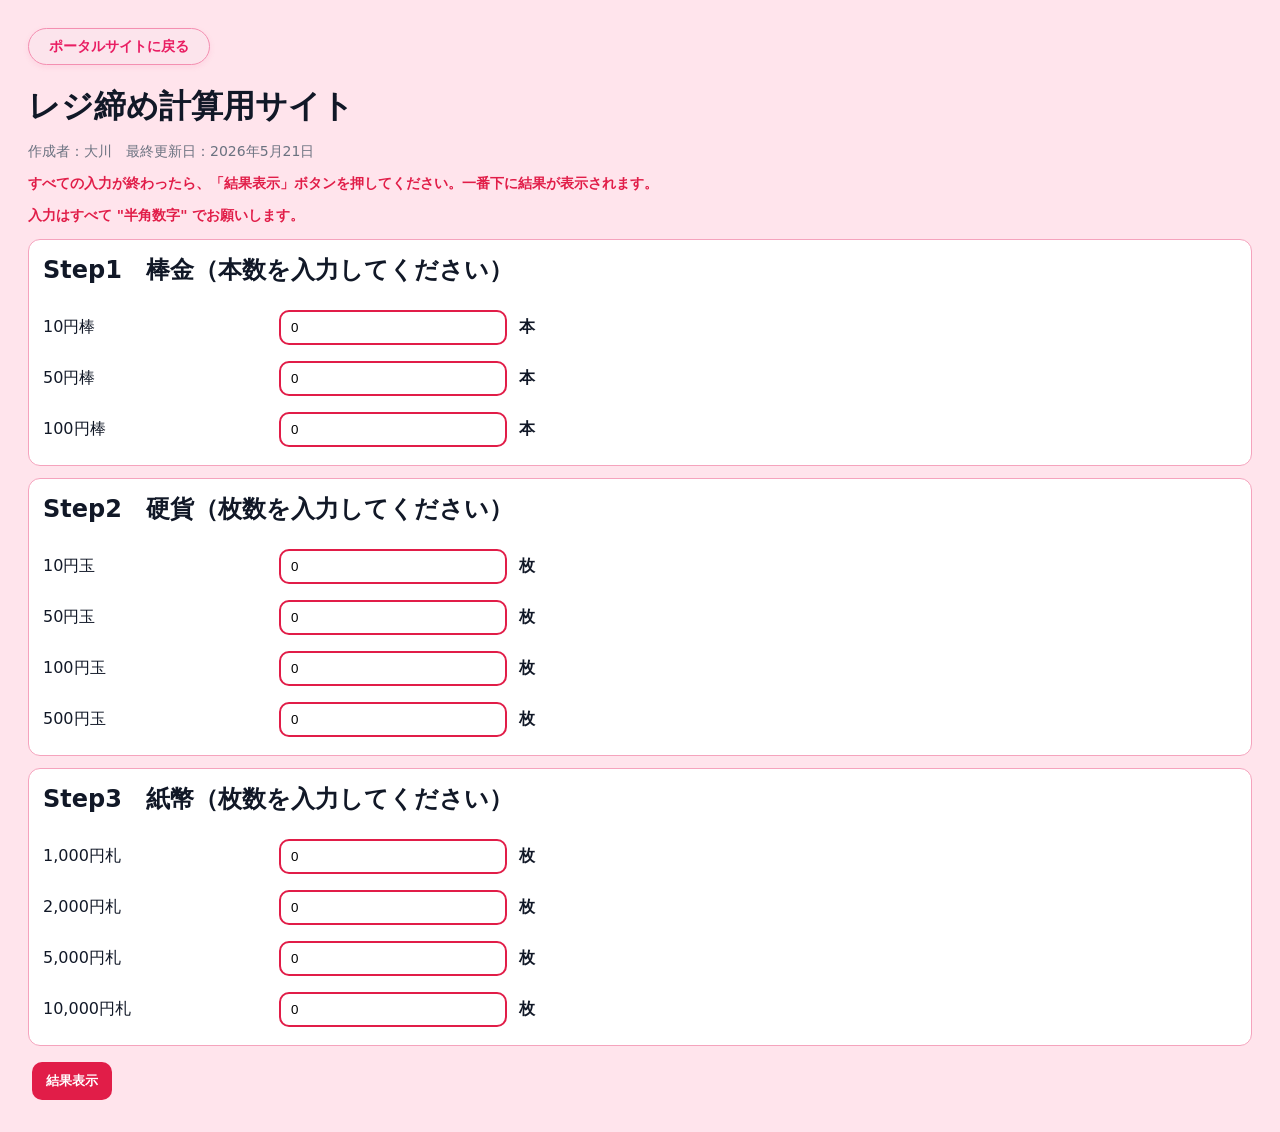
==== bangaiti_calc-site.html @ 382eaea7 "a" ====
<!-- ポータルサイトに戻るボタン -->
<div class="back-to-portal-container">
  <a href="index.html" class="back-btn">ポータルサイトに戻る</a>
</div>

<!doctype html>
<html lang="ja">
  <head>
    <meta charset="utf-8" />
    <meta name="viewport" content="width=device-width, initial-scale=1" />
    <title>レジ締め計算用サイト</title>
    <link rel="stylesheet" href="./bangaiti_calc-site.css" />
  </head>

  <body>
    <h1>レジ締め計算用サイト</h1>
    <p class="muted">作成者：大川　最終更新日：2026年5月21日</p>
    <p class="muted2">
      すべての入力が終わったら、「結果表示」ボタンを押してください。一番下に結果が表示されます。
    </p>
    <p class="muted2">入力はすべて "半角数字" でお願いします。</p>

    <div class="card">
      <h2>Step1　棒金（本数を入力してください）</h2>
      <div class="grid">
        <label>10円棒</label>
        <div class="input-with-unit">
          <input id="bar10" type="number" min="0" step="1" value="0" />
          <span class="unit">本</span>
        </div>

        <label>50円棒</label>
        <div class="input-with-unit">
          <input id="bar50" type="number" min="0" step="1" value="0" />
          <span class="unit">本</span>
        </div>

        <label>100円棒</label>
        <div class="input-with-unit">
          <input id="bar100" type="number" min="0" step="1" value="0" />
          <span class="unit">本</span>
        </div>
      </div>
    </div>

    <div class="card">
      <h2>Step2　硬貨（枚数を入力してください）</h2>
      <div class="grid">
        <label>10円玉</label>
        <div class="input-with-unit">
          <input id="c10" type="number" min="0" step="1" value="0" />
          <span class="unit">枚</span>
        </div>

        <label>50円玉</label>
        <div class="input-with-unit">
          <input id="c50" type="number" min="0" step="1" value="0" />
          <span class="unit">枚</span>
        </div>

        <label>100円玉</label>
        <div class="input-with-unit">
          <input id="c100" type="number" min="0" step="1" value="0" />
          <span class="unit">枚</span>
        </div>

        <label>500円玉</label>
        <div class="input-with-unit">
          <input id="c500" type="number" min="0" step="1" value="0" />
          <span class="unit">枚</span>
        </div>
      </div>
    </div>

    <div class="card">
      <h2>Step3　紙幣（枚数を入力してください）</h2>
      <div class="grid">
        <label>1,000円札</label>
        <div class="input-with-unit">
          <input id="b1000" type="number" min="0" step="1" value="0" />
          <span class="unit">枚</span>
        </div>

        <label>2,000円札</label>
        <div class="input-with-unit">
          <input id="b2000" type="number" min="0" step="1" value="0" />
          <span class="unit">枚</span>
        </div>

        <label>5,000円札</label>
        <div class="input-with-unit">
          <input id="b5000" type="number" min="0" step="1" value="0" />
          <span class="unit">枚</span>
        </div>

        <label>10,000円札</label>
        <div class="input-with-unit">
          <input id="b10000" type="number" min="0" step="1" value="0" />
          <span class="unit">枚</span>
        </div>
      </div>
    </div>

    <button id="calc">結果表示</button>

    <!-- 計算後にだけ表示 -->
    <div class="card" id="resultArea" style="display: none">
      <h2>Step4　封筒に売上金を入れる</h2>

      <h2>内訳</h2>
      <table class="result-table">
        <thead>
          <tr>
            <th>種別</th>
            <th style="text-align: right">10円</th>
            <th style="text-align: right">50円</th>
            <th style="text-align: right">100円</th>
            <th style="text-align: right">500円</th>
            <th style="text-align: right">1,000円</th>
            <th style="text-align: right">2,000円</th>
            <th style="text-align: right">5,000円</th>
            <th style="text-align: right">10,000円</th>
          </tr>
        </thead>
        <tbody id="splitTableBody"></tbody>
      </table>

      <p class="muted"></p>
      <h2 id="salesOnly">売上金合計：-</h2>
      <p class="muted2">① 封筒の「現金」欄に上の売上金を記入します。</p>
      <p class="muted2">
        ② 精算レシートの「総売上」を封筒の「レジP」欄に記入します。
      </p>
      <p class="muted2">③ PayPay、auPAY、カードの売上を各欄に記入します。</p>
      <p class="muted2">④ 出金レシートの金額を「出金」欄に記入します。</p>
      <p class="muted2">
        ⑤
        売上金とレシートをまとめて緑の封筒に入れてキッチンに持ってきてください。
      </p>

      <h2>レジ金管理表</h2>

      <table class="result-table">
        <thead>
          <tr>
            <th></th>
            <th style="text-align: right">本数</th>
            <th style="text-align: right">枚数</th>
            <th style="text-align: right">金額</th>
          </tr>
        </thead>
        <tbody id="envelopeRows"></tbody>
      </table>

      <p class="muted2">⑥ 上の表を写してレジの中に入れておいてください。</p>

      <div id="warn" class="warn"></div>

      <hr style="border: 0; border-top: 1px dashed #f5a3bd; margin: 20px 0" />

      <h2>整合性の確認</h2>
      <p class="muted">必要な場合のみで大丈夫です。</p>

      <div class="grid" style="margin-bottom: 16px">
        <label>昼「現金」</label>
        <div class="input-with-unit">
          <input
            id="check1"
            type="number"
            min="0"
            value="0"
            class="check-input"
          />
          <span class="unit">円</span>
        </div>

        <label>夜「現金」</label>
        <div class="input-with-unit">
          <input
            id="check2"
            type="number"
            min="0"
            value="0"
            class="check-input"
          />
          <span class="unit">円</span>
        </div>

        <label>夜「レジP」</label>
        <div class="input-with-unit">
          <input
            id="check3"
            type="number"
            min="0"
            value="0"
            class="check-input"
          />
          <span class="unit">円</span>
        </div>

        <label>夜「paypay」</label>
        <div class="input-with-unit">
          <input
            id="check4"
            type="number"
            min="0"
            value="0"
            class="check-input"
          />
          <span class="unit">円</span>
        </div>

        <label>夜「auPAY」</label>
        <div class="input-with-unit">
          <input
            id="check5"
            type="number"
            min="0"
            value="0"
            class="check-input"
          />
          <span class="unit">円</span>
        </div>

        <label>夜「クレジットカード」</label>
        <div class="input-with-unit">
          <input
            id="check6"
            type="number"
            min="0"
            value="0"
            class="check-input"
          />
          <span class="unit">円</span>
        </div>

        <label>夜「出金」</label>
        <div class="input-with-unit">
          <input
            id="check7"
            type="number"
            min="0"
            value="0"
            class="check-input"
          />
          <span class="unit">円</span>
        </div>
      </div>

      <h3
        id="checkTotal"
        style="
          font-size: 20px;
          border-left: 4px solid #e11d48;
          padding-left: 8px;
        "
      >
        確認用合計：0円
      </h3>
      <p class="muted">
        この値が大きい場合は入力に間違いがある場合があります。
      </p>
    </div>

    <script src="./bangaiti_calc-site.js"></script>
  </body>
</html>
---- bangaiti_calc-site.css ----
/* サイト全体 */
body {
  font-family: system-ui, sans-serif;
  padding: 20px;
  color: #111827;
  background-color: #ffe4ec;
}

/* 見出し */
h1 {
  margin: 0 0 8px;
}
h2 {
  margin: 0 0 20px;
}
h3 {
  color: #e11d48;
  font-size: 18px;
  font-weight: bold;
}

/* 補足文字 */
.muted {
  color: #6b7280;
  font-size: 14px;
}
.muted2 {
  color: #e11d48;
  font-size: 14px;
  font-weight: bold;
}

/* 入力エリア */
.card {
  border: 1px solid #f5a3bd;
  border-radius: 12px;
  padding: 14px;
  margin: 12px 0;
  background-color: #ffffff;
}

/* 入力レイアウト（PC） */
.grid {
  display: grid;
  grid-template-columns: 220px 1fr;
  gap: 8px 12px;
  align-items: center;
}

/* 入力欄＋単位（本/枚） */
.input-with-unit {
  display: flex;
  align-items: center;
  gap: 8px;
  max-width: 260px; /* PCで伸びすぎ防止 */
}

/* 入力ボックス・選択・ボタン（基本設定） */
input,
select,
button {
  padding: 8px 10px;
  margin: 4px;
  border-radius: 10px;
  box-sizing: border-box;
}

/* 入力ボックス個別のデザイン */
input {
  border: 2px solid #e11d48;
  width: 100%;
  background-color: #fff;
}

.input-with-unit input {
  flex: 1;
  min-width: 0;
}

.unit {
  white-space: nowrap;
  font-weight: bold;
}

/* ボタン個別のデザイン */
button {
  border: none;
  background: #e11d48;
  color: white;
  cursor: pointer;
  font-weight: bold;
  padding: 10px 14px; /* クリックしやすさを優先 */
}

/* 注意文 */
.warn {
  color: #b45309;
  font-size: 14px;
  margin-top: 10px;
}

/* 結果表 */
.result-table {
  border-collapse: collapse;
  width: 100%;
  margin-top: 8px;
  background-color: #ffd6e3;
  border: 2px solid #000;
}
.result-table th {
  background-color: #e11d48;
  color: #000;
  border: 1px solid #000;
  padding: 8px;
  text-align: right;
}
.result-table td {
  border: 1px solid #000;
  padding: 8px;
  text-align: right;
  color: #000;
  background-color: #ffd6e3;
}
.result-table th:first-child,
.result-table td:first-child {
  text-align: left;
}

/* スマホ対応 */
@media (max-width: 600px) {
  body {
    padding: 12px;
  }

  /* 1列にして崩れない */
  .grid {
    grid-template-columns: 1fr;
    gap: 10px;
  }

  label {
    font-weight: 600;
    margin-top: 8px;
  }

  .input-with-unit {
    max-width: 100%; /* スマホは全幅OK */
    margin-bottom: 8px;
  }
}

/* ============================
   内訳（splitTable）だけスマホで横スクロール対応
   ============================ */
table.result-table:has(#splitTableBody) {
  display: inline-block;
  max-width: 100%;
  overflow-x: auto;
  -webkit-overflow-scrolling: touch;
  white-space: nowrap;
  width: max-content;
  background-color: transparent;
  position: relative;
}

table.result-table:has(#splitTableBody) thead,
table.result-table:has(#splitTableBody) tbody,
table.result-table:has(#splitTableBody) tr {
  width: max-content;
}

table.result-table:has(#splitTableBody) th,
table.result-table:has(#splitTableBody) td {
  min-width: 88px;
}

table.result-table:has(#splitTableBody) th:first-child,
table.result-table:has(#splitTableBody) td:first-child {
  min-width: 90px;
}

table.result-table:has(#splitTableBody)::before {
  content: "👉 横にスワイプできます";
  display: block;
  text-align: right;
  font-size: 12px;
  font-weight: bold;
  color: #e11d48;
  margin-bottom: 6px;
}

/* -----------------------------------
   ポータルサイトに戻るボタン（統一デザイン）
----------------------------------- */
.back-to-portal-container {
  margin-bottom: 20px;
  display: flex;
  justify-content: flex-start; /* 左寄せ（中央にしたい場合は center に変更） */
}

.back-btn {
  display: inline-flex;
  align-items: center;
  justify-content: center;
  background-color: #fce4ec;       /* 淡いピンクの背景色 */
  color: #e91e63;                  /* 濃いピンクの文字色 */
  border: 1.5px solid #f48fb1;     /* ピンクの細枠線 */
  border-radius: 30px;             /* 丸みのあるカプセル形状 */
  padding: 8px 20px;
  font-size: 0.9rem;
  font-weight: bold;
  text-decoration: none;           /* 下線を消す */
  box-shadow: 0 2px 6px rgba(233, 30, 99, 0.08);
  transition: all 0.2s ease;
}

/* ホバー（タップ・マウス乗せ）時のアニメーション */
.back-btn:hover {
  background-color: #f8bbd0;
  border-color: #e91e63;
  transform: translateY(-1px);
  box-shadow: 0 4px 10px rgba(233, 30, 99, 0.15);
}
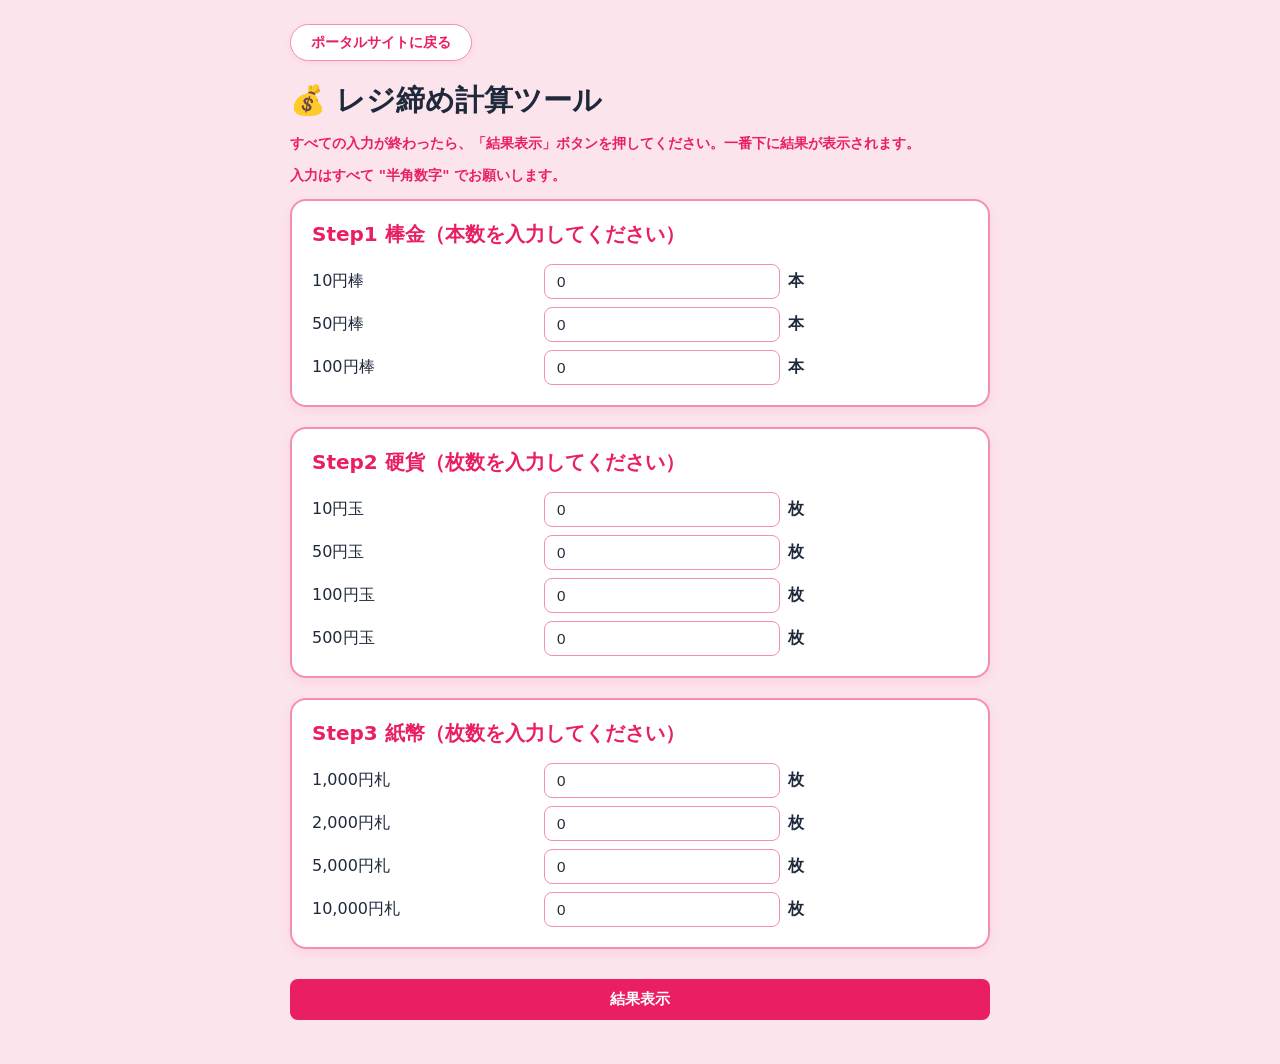
==== commit 52f919f9: "Add files via upload" ====
--- a/bangaiti_calc-site.html
+++ b/bangaiti_calc-site.html
@@ -1,267 +1,222 @@
-<!-- ポータルサイトに戻るボタン -->
-<div class="back-to-portal-container">
-  <a href="index.html" class="back-btn">ポータルサイトに戻る</a>
-</div>
-
 <!doctype html>
 <html lang="ja">
   <head>
     <meta charset="utf-8" />
     <meta name="viewport" content="width=device-width, initial-scale=1" />
-    <title>レジ締め計算用サイト</title>
+    <title>レジ締め計算用ページ</title>
+    <link rel="stylesheet" href="common.css" />
     <link rel="stylesheet" href="./bangaiti_calc-site.css" />
   </head>
 
   <body>
-    <h1>レジ締め計算用サイト</h1>
-    <p class="muted">作成者：大川　最終更新日：2026年5月21日</p>
-    <p class="muted2">
-      すべての入力が終わったら、「結果表示」ボタンを押してください。一番下に結果が表示されます。
-    </p>
-    <p class="muted2">入力はすべて "半角数字" でお願いします。</p>
-
-    <div class="card">
-      <h2>Step1　棒金（本数を入力してください）</h2>
-      <div class="grid">
-        <label>10円棒</label>
-        <div class="input-with-unit">
-          <input id="bar10" type="number" min="0" step="1" value="0" />
-          <span class="unit">本</span>
-        </div>
-
-        <label>50円棒</label>
-        <div class="input-with-unit">
-          <input id="bar50" type="number" min="0" step="1" value="0" />
-          <span class="unit">本</span>
-        </div>
-
-        <label>100円棒</label>
-        <div class="input-with-unit">
-          <input id="bar100" type="number" min="0" step="1" value="0" />
-          <span class="unit">本</span>
-        </div>
-      </div>
-    </div>
-
-    <div class="card">
-      <h2>Step2　硬貨（枚数を入力してください）</h2>
-      <div class="grid">
-        <label>10円玉</label>
-        <div class="input-with-unit">
-          <input id="c10" type="number" min="0" step="1" value="0" />
-          <span class="unit">枚</span>
-        </div>
-
-        <label>50円玉</label>
-        <div class="input-with-unit">
-          <input id="c50" type="number" min="0" step="1" value="0" />
-          <span class="unit">枚</span>
-        </div>
-
-        <label>100円玉</label>
-        <div class="input-with-unit">
-          <input id="c100" type="number" min="0" step="1" value="0" />
-          <span class="unit">枚</span>
-        </div>
-
-        <label>500円玉</label>
-        <div class="input-with-unit">
-          <input id="c500" type="number" min="0" step="1" value="0" />
-          <span class="unit">枚</span>
-        </div>
-      </div>
-    </div>
-
-    <div class="card">
-      <h2>Step3　紙幣（枚数を入力してください）</h2>
-      <div class="grid">
-        <label>1,000円札</label>
-        <div class="input-with-unit">
-          <input id="b1000" type="number" min="0" step="1" value="0" />
-          <span class="unit">枚</span>
-        </div>
-
-        <label>2,000円札</label>
-        <div class="input-with-unit">
-          <input id="b2000" type="number" min="0" step="1" value="0" />
-          <span class="unit">枚</span>
-        </div>
-
-        <label>5,000円札</label>
-        <div class="input-with-unit">
-          <input id="b5000" type="number" min="0" step="1" value="0" />
-          <span class="unit">枚</span>
-        </div>
-
-        <label>10,000円札</label>
-        <div class="input-with-unit">
-          <input id="b10000" type="number" min="0" step="1" value="0" />
-          <span class="unit">枚</span>
-        </div>
-      </div>
-    </div>
-
-    <button id="calc">結果表示</button>
-
-    <!-- 計算後にだけ表示 -->
-    <div class="card" id="resultArea" style="display: none">
-      <h2>Step4　封筒に売上金を入れる</h2>
-
-      <h2>内訳</h2>
-      <table class="result-table">
-        <thead>
-          <tr>
-            <th>種別</th>
-            <th style="text-align: right">10円</th>
-            <th style="text-align: right">50円</th>
-            <th style="text-align: right">100円</th>
-            <th style="text-align: right">500円</th>
-            <th style="text-align: right">1,000円</th>
-            <th style="text-align: right">2,000円</th>
-            <th style="text-align: right">5,000円</th>
-            <th style="text-align: right">10,000円</th>
-          </tr>
-        </thead>
-        <tbody id="splitTableBody"></tbody>
-      </table>
-
-      <p class="muted"></p>
-      <h2 id="salesOnly">売上金合計：-</h2>
-      <p class="muted2">① 封筒の「現金」欄に上の売上金を記入します。</p>
+
+    <header>
+      <div class="back-to-portal-container">
+        <a href="index.html" class="back-btn">ポータルサイトに戻る</a>
+      </div>
+
+      <h1>💰 レジ締め計算ツール</h1>
       <p class="muted2">
-        ② 精算レシートの「総売上」を封筒の「レジP」欄に記入します。
+        すべての入力が終わったら、「結果表示」ボタンを押してください。一番下に結果が表示されます。
       </p>
-      <p class="muted2">③ PayPay、auPAY、カードの売上を各欄に記入します。</p>
-      <p class="muted2">④ 出金レシートの金額を「出金」欄に記入します。</p>
-      <p class="muted2">
-        ⑤
-        売上金とレシートをまとめて緑の封筒に入れてキッチンに持ってきてください。
-      </p>
-
-      <h2>レジ金管理表</h2>
-
-      <table class="result-table">
-        <thead>
-          <tr>
-            <th></th>
-            <th style="text-align: right">本数</th>
-            <th style="text-align: right">枚数</th>
-            <th style="text-align: right">金額</th>
-          </tr>
-        </thead>
-        <tbody id="envelopeRows"></tbody>
-      </table>
-
-      <p class="muted2">⑥ 上の表を写してレジの中に入れておいてください。</p>
-
-      <div id="warn" class="warn"></div>
-
-      <hr style="border: 0; border-top: 1px dashed #f5a3bd; margin: 20px 0" />
-
-      <h2>整合性の確認</h2>
-      <p class="muted">必要な場合のみで大丈夫です。</p>
-
-      <div class="grid" style="margin-bottom: 16px">
-        <label>昼「現金」</label>
-        <div class="input-with-unit">
-          <input
-            id="check1"
-            type="number"
-            min="0"
-            value="0"
-            class="check-input"
-          />
-          <span class="unit">円</span>
-        </div>
-
-        <label>夜「現金」</label>
-        <div class="input-with-unit">
-          <input
-            id="check2"
-            type="number"
-            min="0"
-            value="0"
-            class="check-input"
-          />
-          <span class="unit">円</span>
-        </div>
-
-        <label>夜「レジP」</label>
-        <div class="input-with-unit">
-          <input
-            id="check3"
-            type="number"
-            min="0"
-            value="0"
-            class="check-input"
-          />
-          <span class="unit">円</span>
-        </div>
-
-        <label>夜「paypay」</label>
-        <div class="input-with-unit">
-          <input
-            id="check4"
-            type="number"
-            min="0"
-            value="0"
-            class="check-input"
-          />
-          <span class="unit">円</span>
-        </div>
-
-        <label>夜「auPAY」</label>
-        <div class="input-with-unit">
-          <input
-            id="check5"
-            type="number"
-            min="0"
-            value="0"
-            class="check-input"
-          />
-          <span class="unit">円</span>
-        </div>
-
-        <label>夜「クレジットカード」</label>
-        <div class="input-with-unit">
-          <input
-            id="check6"
-            type="number"
-            min="0"
-            value="0"
-            class="check-input"
-          />
-          <span class="unit">円</span>
-        </div>
-
-        <label>夜「出金」</label>
-        <div class="input-with-unit">
-          <input
-            id="check7"
-            type="number"
-            min="0"
-            value="0"
-            class="check-input"
-          />
-          <span class="unit">円</span>
-        </div>
-      </div>
-
-      <h3
-        id="checkTotal"
-        style="
-          font-size: 20px;
-          border-left: 4px solid #e11d48;
-          padding-left: 8px;
-        "
-      >
-        確認用合計：0円
-      </h3>
-      <p class="muted">
-        この値が大きい場合は入力に間違いがある場合があります。
-      </p>
-    </div>
+      <p class="muted2">入力はすべて "半角数字" でお願いします。</p>
+    </header>
+
+    <!-- メインエリア（幅700pxで統一される枠） -->
+    <main>
+      <div class="card">
+        <h2>Step1 棒金（本数を入力してください）</h2>
+        <div class="grid">
+          <label>10円棒</label>
+          <div class="input-with-unit">
+            <input id="bar10" type="number" min="0" step="1" value="0" />
+            <span class="unit">本</span>
+          </div>
+
+          <label>50円棒</label>
+          <div class="input-with-unit">
+            <input id="bar50" type="number" min="0" step="1" value="0" />
+            <span class="unit">本</span>
+          </div>
+
+          <label>100円棒</label>
+          <div class="input-with-unit">
+            <input id="bar100" type="number" min="0" step="1" value="0" />
+            <span class="unit">本</span>
+          </div>
+        </div>
+      </div>
+
+      <div class="card">
+        <h2>Step2 硬貨（枚数を入力してください）</h2>
+        <div class="grid">
+          <label>10円玉</label>
+          <div class="input-with-unit">
+            <input id="c10" type="number" min="0" step="1" value="0" />
+            <span class="unit">枚</span>
+          </div>
+
+          <label>50円玉</label>
+          <div class="input-with-unit">
+            <input id="c50" type="number" min="0" step="1" value="0" />
+            <span class="unit">枚</span>
+          </div>
+
+          <label>100円玉</label>
+          <div class="input-with-unit">
+            <input id="c100" type="number" min="0" step="1" value="0" />
+            <span class="unit">枚</span>
+          </div>
+
+          <label>500円玉</label>
+          <div class="input-with-unit">
+            <input id="c500" type="number" min="0" step="1" value="0" />
+            <span class="unit">枚</span>
+          </div>
+        </div>
+      </div>
+
+      <div class="card">
+        <h2>Step3 紙幣（枚数を入力してください）</h2>
+        <div class="grid">
+          <label>1,000円札</label>
+          <div class="input-with-unit">
+            <input id="b1000" type="number" min="0" step="1" value="0" />
+            <span class="unit">枚</span>
+          </div>
+
+          <label>2,000円札</label>
+          <div class="input-with-unit">
+            <input id="b2000" type="number" min="0" step="1" value="0" />
+            <span class="unit">枚</span>
+          </div>
+
+          <label>5,000円札</label>
+          <div class="input-with-unit">
+            <input id="b5000" type="number" min="0" step="1" value="0" />
+            <span class="unit">枚</span>
+          </div>
+
+          <label>10,000円札</label>
+          <div class="input-with-unit">
+            <input id="b10000" type="number" min="0" step="1" value="0" />
+            <span class="unit">枚</span>
+          </div>
+        </div>
+      </div>
+
+      <button id="calc" style="width: 100%; margin: 10px 0 20px;">結果表示</button>
+
+      <!-- 計算後にだけ表示 -->
+      <div class="card" id="resultArea" style="display: none">
+        <h2>Step4 封筒に売上金を入れる</h2>
+
+        <h2>内訳</h2>
+        <table class="result-table">
+          <thead>
+            <tr>
+              <th>種別</th>
+              <th style="text-align: right">10円</th>
+              <th style="text-align: right">50円</th>
+              <th style="text-align: right">100円</th>
+              <th style="text-align: right">500円</th>
+              <th style="text-align: right">1,000円</th>
+              <th style="text-align: right">2,000円</th>
+              <th style="text-align: right">5,000円</th>
+              <th style="text-align: right">10,000円</th>
+            </tr>
+          </thead>
+          <tbody id="splitTableBody"></tbody>
+        </table>
+
+        <p class="muted"></p>
+        <h2 id="salesOnly">売上金合計：-</h2>
+        <p class="muted2">① 封筒の「現金」欄に上の売上金を記入します。</p>
+        <p class="muted2">
+          ② 精算レシートの「総売上」を封筒の「レジP」欄に記入します。
+        </p>
+        <p class="muted2">③ PayPay、auPAY、カードの売上を各欄に記入します。</p>
+        <p class="muted2">④ 出金レシートの金額を「出金」欄に記入します。</p>
+        <p class="muted2">
+          ⑤ 売上金とレシートをまとめて緑の封筒に入れてキッチンに持ってきてください。
+        </p>
+
+        <h2>レジ金管理表</h2>
+
+        <table class="result-table">
+          <thead>
+            <tr>
+              <th></th>
+              <th style="text-align: right">本数</th>
+              <th style="text-align: right">枚数</th>
+              <th style="text-align: right">金額</th>
+            </tr>
+          </thead>
+          <tbody id="envelopeRows"></tbody>
+        </table>
+
+        <p class="muted2">⑥ 上の表を写してレジの中に入れておいてください。</p>
+
+        <div id="warn" class="warn"></div>
+
+        <hr style="border: 0; border-top: 1px dashed #f5a3bd; margin: 20px 0" />
+
+        <h2>整合性の確認</h2>
+        <p class="muted">必要な場合のみで大丈夫です。</p>
+
+        <div class="grid" style="margin-bottom: 16px">
+          <label>昼「現金」</label>
+          <div class="input-with-unit">
+            <input id="check1" type="number" min="0" value="0" class="check-input" />
+            <span class="unit">円</span>
+          </div>
+
+          <label>夜「現金」</label>
+          <div class="input-with-unit">
+            <input id="check2" type="number" min="0" value="0" class="check-input" />
+            <span class="unit">円</span>
+          </div>
+
+          <label>夜「レジP」</label>
+          <div class="input-with-unit">
+            <input id="check3" type="number" min="0" value="0" class="check-input" />
+            <span class="unit">円</span>
+          </div>
+
+          <label>夜「paypay」</label>
+          <div class="input-with-unit">
+            <input id="check4" type="number" min="0" value="0" class="check-input" />
+            <span class="unit">円</span>
+          </div>
+
+          <label>夜「auPAY」</label>
+          <div class="input-with-unit">
+            <input id="check5" type="number" min="0" value="0" class="check-input" />
+            <span class="unit">円</span>
+          </div>
+
+          <label>夜「クレジットカード」</label>
+          <div class="input-with-unit">
+            <input id="check6" type="number" min="0" value="0" class="check-input" />
+            <span class="unit">円</span>
+          </div>
+
+          <label>夜「出金」</label>
+          <div class="input-with-unit">
+            <input id="check7" type="number" min="0" value="0" class="check-input" />
+            <span class="unit">円</span>
+          </div>
+        </div>
+
+        <h3 id="checkTotal" style="font-size: 20px; border-left: 4px solid #e11d48; padding-left: 8px;">
+          確認用合計：0円
+        </h3>
+        <p class="muted">
+          この値が大きい場合は入力に間違いがある場合があります。
+        </p>
+      </div>
+    </main>
 
     <script src="./bangaiti_calc-site.js"></script>
   </body>
-</html>
+</html>
--- a/common.css
+++ b/common.css
@@ -0,0 +1,144 @@
+/* ==========================================================================
+   共通デザインシステム (common.css)
+   ========================================================================== */
+
+:root {
+  --bg-color: #fce4ec;       /* 淡いピンクの背景色 */
+  --card-bg: #ffffff;       /* 白色の角丸カード */
+  --primary-pink: #e91e63;   /* ブランドメイン（濃いピンク） */
+  --primary-hover: #d81b60;  /* ボタンホバー時 */
+  --border-pink: #f48fb1;    /* カードや枠線のピンク */
+  --text-dark: #1e293b;      /* メインテキスト色 */
+  --text-sub: #64748b;       /* サブテキスト色 */
+  --danger-red: #ef4444;     /* 警告・削除色 */
+  --success-green: #107c41;   /* 成功・確定色 */
+  --radius-card: 16px;
+  --radius-btn: 30px;
+  --shadow-card: 0 4px 12px rgba(233, 30, 99, 0.08);
+}
+
+* {
+  box-sizing: border-box;
+}
+
+body {
+  font-family: system-ui, -apple-system, "Segoe UI", Roboto, "Helvetica Neue", Arial, "Hiragino Sans", "Hiragino Kaku Gothic ProN", Meiryo, sans-serif;
+  background-color: var(--bg-color);
+  color: var(--text-dark);
+  margin: 0;
+  padding: 24px 16px;
+  display: flex;
+  flex-direction: column;
+  align-items: center;
+}
+
+html {
+  overflow-y: scroll;
+}
+
+/* 画面中央の最大幅を統一 (ポータル、管理画面、計算、ToDo共通) */
+header, main, .main-container {
+  width: 100%;
+  max-width: 700px;
+}
+
+/* 見出し統一 */
+h1 {
+  font-size: 1.8rem;
+  font-weight: bold;
+  color: var(--text-dark);
+  margin: 0 0 12px 0;
+}
+
+h2 {
+  font-size: 1.25rem;
+  font-weight: bold;
+  color: var(--primary-pink);
+  margin: 0 0 16px 0;
+}
+
+/* カードデザイン統一 */
+.card, .manager-card, .menu-card, .todo-card {
+  background-color: var(--card-bg);
+  border: 2px solid var(--border-pink);
+  border-radius: var(--radius-card);
+  padding: 20px;
+  margin-bottom: 20px;
+  box-shadow: var(--shadow-card);
+}
+
+/* -----------------------------------
+   共通：ポータルサイトに戻るボタン
+----------------------------------- */
+.back-to-portal-container {
+  margin-bottom: 20px;
+  display: flex;
+  justify-content: flex-start;
+  width: 100%;
+}
+
+.back-btn {
+  display: inline-flex;
+  align-items: center;
+  justify-content: center;
+  background-color: #ffffff;
+  color: var(--primary-pink);
+  border: 1.5px solid var(--border-pink);
+  border-radius: var(--radius-btn);
+  padding: 8px 20px;
+  font-size: 0.9rem;
+  font-weight: bold;
+  text-decoration: none;
+  box-shadow: 0 2px 6px rgba(233, 30, 99, 0.08);
+  transition: all 0.2s ease;
+}
+
+.back-btn:hover {
+  background-color: var(--bg-color);
+  border-color: var(--primary-pink);
+  transform: translateY(-1px);
+  box-shadow: 0 4px 10px rgba(233, 30, 99, 0.15);
+}
+
+/* -----------------------------------
+   共通：ボタン＆フォームパーツ
+----------------------------------- */
+input[type="number"],
+input[type="text"],
+select {
+  padding: 8px 12px;
+  border: 1.5px solid var(--border-pink);
+  border-radius: 8px;
+  font-size: 0.95rem;
+  outline: none;
+  background-color: #ffffff;
+  color: var(--text-dark);
+  transition: border-color 0.2s;
+}
+
+input[type="number"]:focus,
+input[type="text"]:focus,
+select:focus {
+  border-color: var(--primary-pink);
+  box-shadow: 0 0 0 3px rgba(233, 30, 99, 0.15);
+}
+
+button, .action-btn {
+  background-color: var(--primary-pink);
+  color: #ffffff;
+  border: none;
+  border-radius: 8px;
+  padding: 10px 18px;
+  font-size: 0.95rem;
+  font-weight: bold;
+  cursor: pointer;
+  transition: background-color 0.2s ease, transform 0.1s ease;
+}
+
+button:hover, .action-btn:hover {
+  background-color: var(--primary-hover);
+}
+
+button:active, .action-btn:active {
+  transform: scale(0.98);
+}
--- a/bangaiti_calc-site.css
+++ b/bangaiti_calc-site.css
@@ -1,45 +1,19 @@
-/* サイト全体 */
-body {
-  font-family: system-ui, sans-serif;
-  padding: 20px;
-  color: #111827;
-  background-color: #ffe4ec;
-}
-
-/* 見出し */
-h1 {
-  margin: 0 0 8px;
-}
-h2 {
-  margin: 0 0 20px;
-}
-h3 {
-  color: #e11d48;
-  font-size: 18px;
-  font-weight: bold;
-}
+/* ==========================================================================
+   レジ締め計算画面専用スタイル (bangaiti_calc-site.css)
+   ========================================================================== */
 
 /* 補足文字 */
 .muted {
-  color: #6b7280;
+  color: var(--text-sub);
   font-size: 14px;
 }
 .muted2 {
-  color: #e11d48;
+  color: var(--primary-pink);
   font-size: 14px;
   font-weight: bold;
 }
 
-/* 入力エリア */
-.card {
-  border: 1px solid #f5a3bd;
-  border-radius: 12px;
-  padding: 14px;
-  margin: 12px 0;
-  background-color: #ffffff;
-}
-
-/* 入力レイアウト（PC） */
+/* 入力グリッド */
 .grid {
   display: grid;
   grid-template-columns: 220px 1fr;
@@ -47,29 +21,11 @@
   align-items: center;
 }
 
-/* 入力欄＋単位（本/枚） */
 .input-with-unit {
   display: flex;
   align-items: center;
   gap: 8px;
-  max-width: 260px; /* PCで伸びすぎ防止 */
-}
-
-/* 入力ボックス・選択・ボタン（基本設定） */
-input,
-select,
-button {
-  padding: 8px 10px;
-  margin: 4px;
-  border-radius: 10px;
-  box-sizing: border-box;
-}
-
-/* 入力ボックス個別のデザイン */
-input {
-  border: 2px solid #e11d48;
-  width: 100%;
-  background-color: #fff;
+  max-width: 260px;
 }
 
 .input-with-unit input {
@@ -80,16 +36,6 @@
 .unit {
   white-space: nowrap;
   font-weight: bold;
-}
-
-/* ボタン個別のデザイン */
-button {
-  border: none;
-  background: #e11d48;
-  color: white;
-  cursor: pointer;
-  font-weight: bold;
-  padding: 10px 14px; /* クリックしやすさを優先 */
 }
 
 /* 注意文 */
@@ -105,53 +51,31 @@
   width: 100%;
   margin-top: 8px;
   background-color: #ffd6e3;
-  border: 2px solid #000;
+  border: 2px solid var(--text-dark);
 }
+
 .result-table th {
-  background-color: #e11d48;
-  color: #000;
-  border: 1px solid #000;
+  background-color: var(--primary-pink);
+  color: #ffffff;
+  border: 1px solid var(--text-dark);
   padding: 8px;
   text-align: right;
 }
+
 .result-table td {
-  border: 1px solid #000;
+  border: 1px solid var(--text-dark);
   padding: 8px;
   text-align: right;
-  color: #000;
+  color: var(--text-dark);
   background-color: #ffd6e3;
 }
+
 .result-table th:first-child,
 .result-table td:first-child {
   text-align: left;
 }
 
-/* スマホ対応 */
-@media (max-width: 600px) {
-  body {
-    padding: 12px;
-  }
-
-  /* 1列にして崩れない */
-  .grid {
-    grid-template-columns: 1fr;
-    gap: 10px;
-  }
-
-  label {
-    font-weight: 600;
-    margin-top: 8px;
-  }
-
-  .input-with-unit {
-    max-width: 100%; /* スマホは全幅OK */
-    margin-bottom: 8px;
-  }
-}
-
-/* ============================
-   内訳（splitTable）だけスマホで横スクロール対応
-   ============================ */
+/* 横スクロール対応（内訳表） */
 table.result-table:has(#splitTableBody) {
   display: inline-block;
   max-width: 100%;
@@ -163,20 +87,9 @@
   position: relative;
 }
 
-table.result-table:has(#splitTableBody) thead,
-table.result-table:has(#splitTableBody) tbody,
-table.result-table:has(#splitTableBody) tr {
-  width: max-content;
-}
-
 table.result-table:has(#splitTableBody) th,
 table.result-table:has(#splitTableBody) td {
   min-width: 88px;
-}
-
-table.result-table:has(#splitTableBody) th:first-child,
-table.result-table:has(#splitTableBody) td:first-child {
-  min-width: 90px;
 }
 
 table.result-table:has(#splitTableBody)::before {
@@ -185,39 +98,22 @@
   text-align: right;
   font-size: 12px;
   font-weight: bold;
-  color: #e11d48;
+  color: var(--primary-pink);
   margin-bottom: 6px;
 }
 
-/* -----------------------------------
-   ポータルサイトに戻るボタン（統一デザイン）
------------------------------------ */
-.back-to-portal-container {
-  margin-bottom: 20px;
-  display: flex;
-  justify-content: flex-start; /* 左寄せ（中央にしたい場合は center に変更） */
-}
-
-.back-btn {
-  display: inline-flex;
-  align-items: center;
-  justify-content: center;
-  background-color: #fce4ec;       /* 淡いピンクの背景色 */
-  color: #e91e63;                  /* 濃いピンクの文字色 */
-  border: 1.5px solid #f48fb1;     /* ピンクの細枠線 */
-  border-radius: 30px;             /* 丸みのあるカプセル形状 */
-  padding: 8px 20px;
-  font-size: 0.9rem;
-  font-weight: bold;
-  text-decoration: none;           /* 下線を消す */
-  box-shadow: 0 2px 6px rgba(233, 30, 99, 0.08);
-  transition: all 0.2s ease;
-}
-
-/* ホバー（タップ・マウス乗せ）時のアニメーション */
-.back-btn:hover {
-  background-color: #f8bbd0;
-  border-color: #e91e63;
-  transform: translateY(-1px);
-  box-shadow: 0 4px 10px rgba(233, 30, 99, 0.15);
-}
+/* スマホ対応 */
+@media (max-width: 600px) {
+  .grid {
+    grid-template-columns: 1fr;
+    gap: 10px;
+  }
+  label {
+    font-weight: 600;
+    margin-top: 8px;
+  }
+  .input-with-unit {
+    max-width: 100%;
+    margin-bottom: 8px;
+  }
+}
